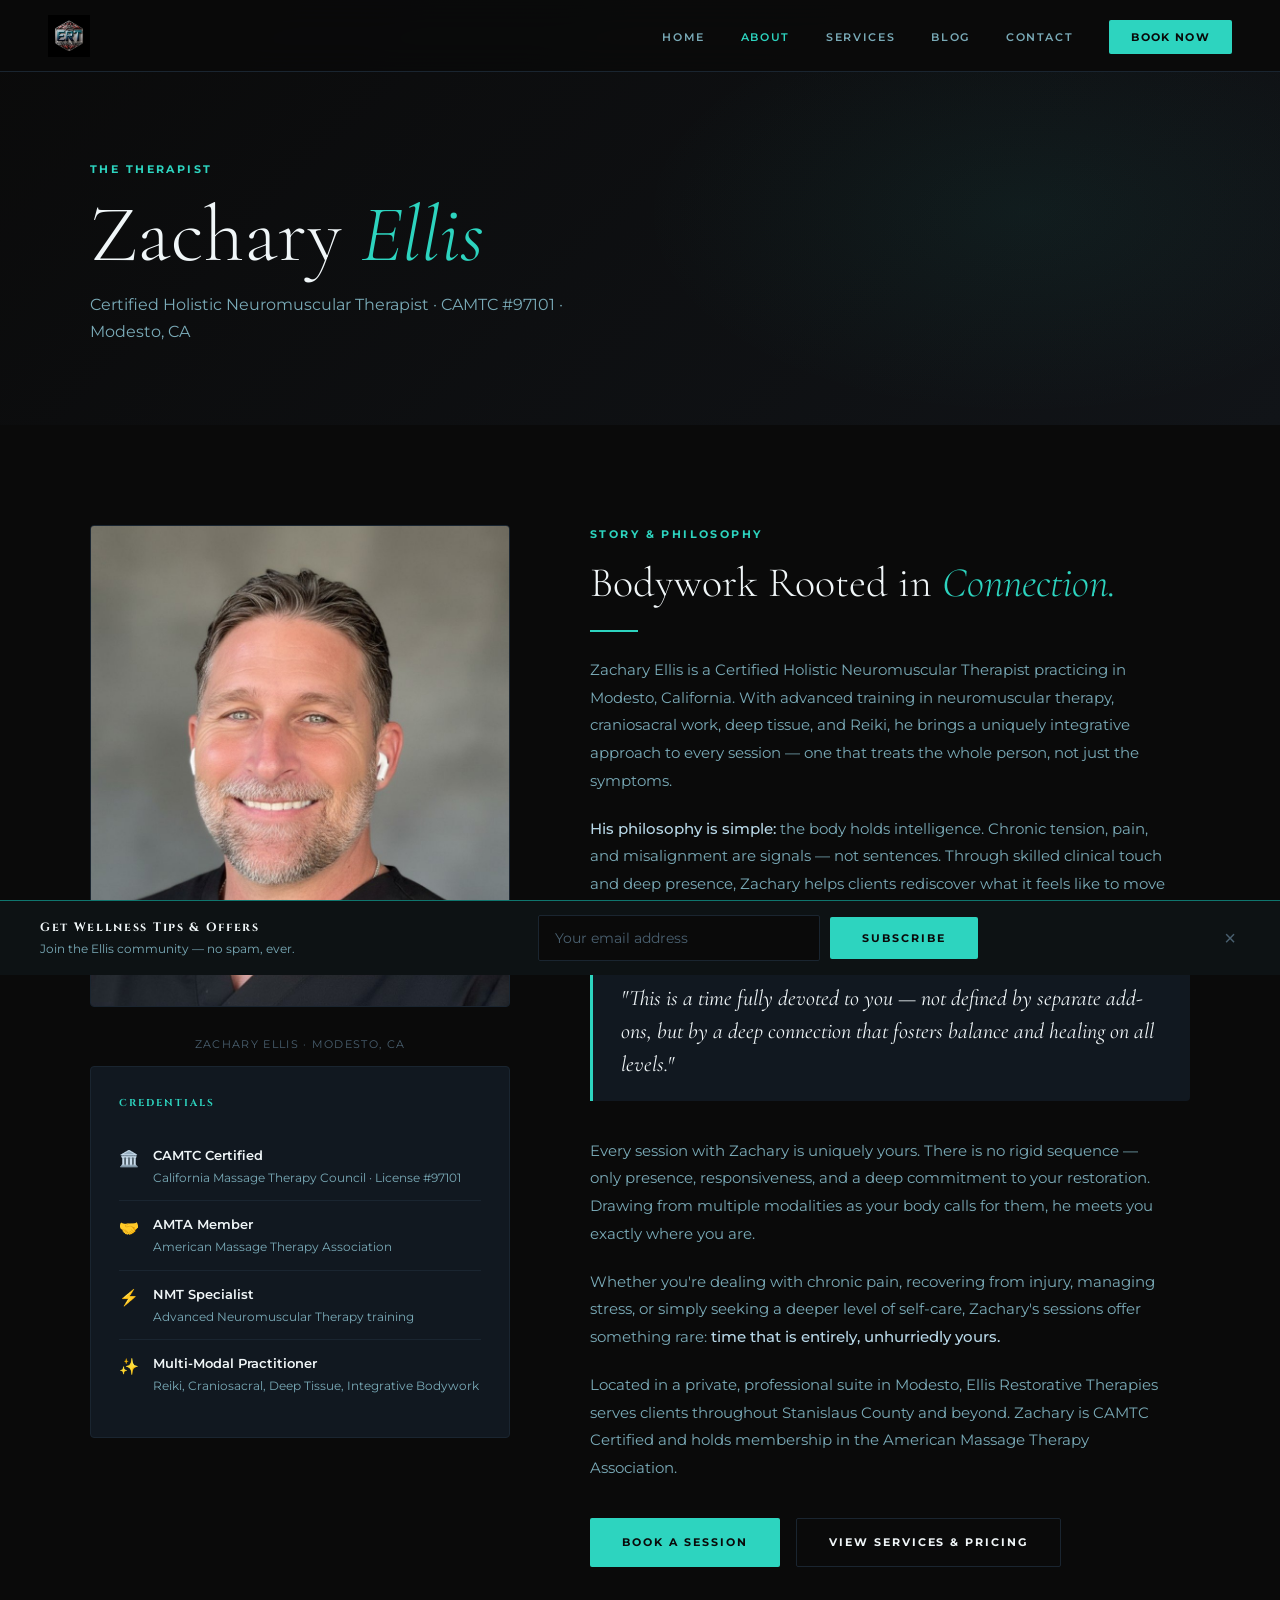
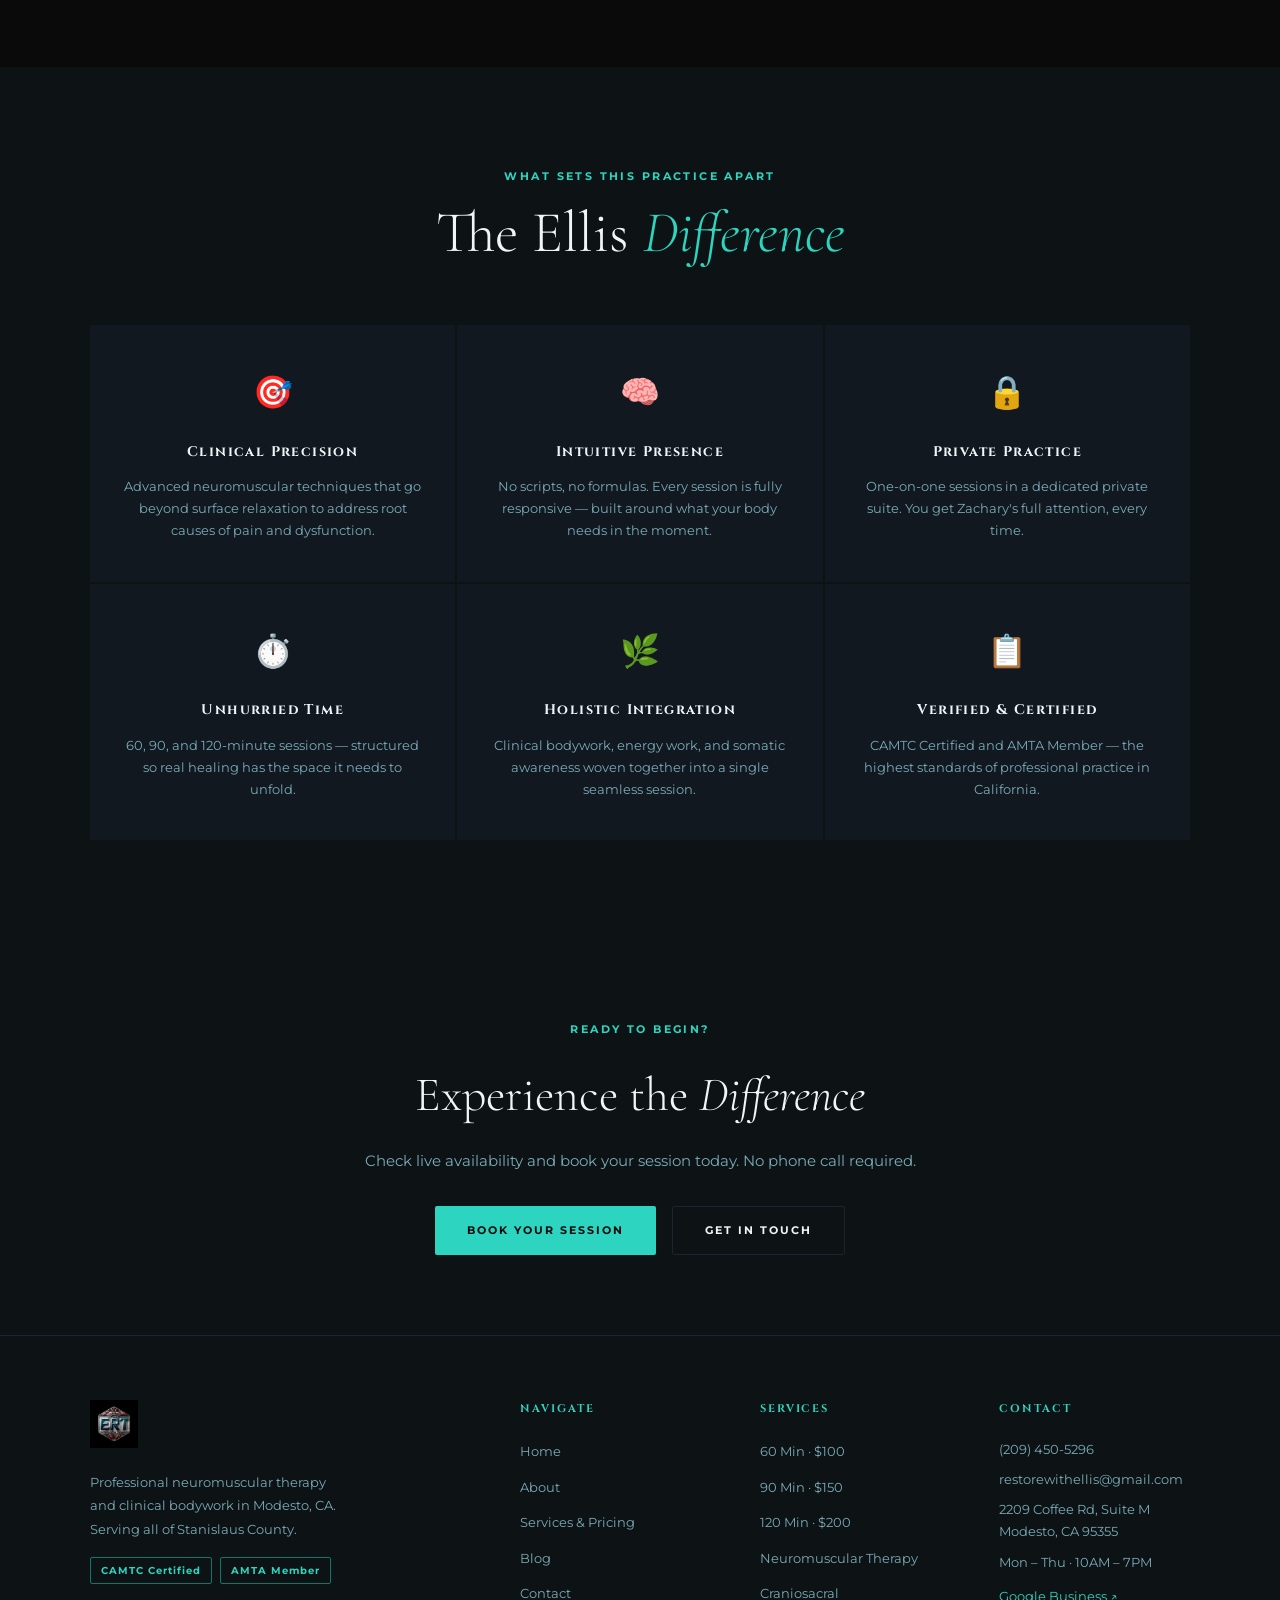
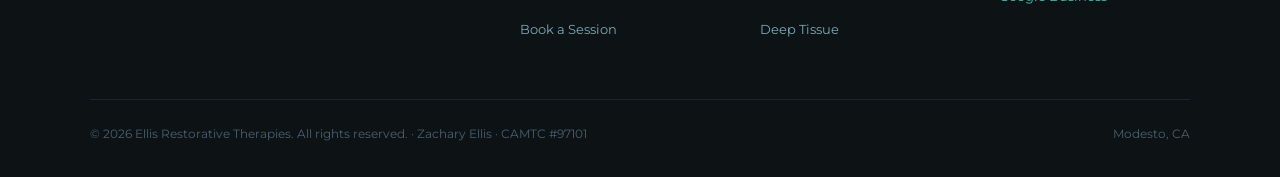
==== about.html @ 72d2a7b4 "booking system + crm update" ====
<!DOCTYPE html>
<html lang="en">
<head>
  <meta charset="UTF-8" />
  <meta name="viewport" content="width=device-width, initial-scale=1.0" />
  <title>About Zachary Ellis | CAMTC Certified Neuromuscular Therapist Modesto CA</title>
  <meta name="description" content="Meet Zachary Ellis — CAMTC Certified holistic neuromuscular therapist in Modesto, CA. Specializing in neuromuscular therapy, craniosacral work, deep tissue massage, and Reiki energy healing." />
  <meta name="keywords" content="Zachary Ellis massage therapist, neuromuscular therapist Modesto CA, CAMTC certified therapist Modesto, holistic massage therapist Modesto California" />
  <meta name="robots" content="index, follow" />
  <meta name="author" content="Zachary Ellis — Ellis Restorative Therapies" />
  <link rel="canonical" href="https://www.restorewithellis.com/about.html" />

  <!-- Open Graph -->
  <meta property="og:type" content="website" />
  <meta property="og:title" content="About Zachary Ellis | CAMTC Certified Neuromuscular Therapist Modesto CA" />
  <meta property="og:description" content="Meet Zachary Ellis — CAMTC Certified holistic neuromuscular therapist in Modesto, CA. Specializing in neuromuscular therapy, craniosacral work, deep tissue massage, and Reiki energy healing." />
  <meta property="og:url" content="https://www.restorewithellis.com/about.html" />
  <meta property="og:image" content="https://www.restorewithellis.com/logo.png" />
  <meta property="og:site_name" content="Ellis Restorative Therapies" />
  <meta property="og:locale" content="en_US" />

  <!-- Twitter Card -->
  <meta name="twitter:card" content="summary_large_image" />
  <meta name="twitter:title" content="About Zachary Ellis | CAMTC Certified Neuromuscular Therapist Modesto CA" />
  <meta name="twitter:description" content="Meet Zachary Ellis — CAMTC Certified holistic neuromuscular therapist in Modesto, CA. Specializing in neuromuscular therapy, craniosacral work, deep tissue massage, and Reiki energy healing." />
  <meta name="twitter:image" content="https://www.restorewithellis.com/logo.png" />

  <!-- Geo tags -->
  <meta name="geo.region" content="US-CA" />
  <meta name="geo.placename" content="Modesto" />
  <meta name="geo.position" content="37.6391;-120.9940" />
  <meta name="ICBM" content="37.6391, -120.9940" />

  <!-- Schema.org Local Business Markup -->
  <script type="application/ld+json">
  {
    "@context": "https://schema.org",
    "@type": "HealthAndBeautyBusiness",
    "name": "Ellis Restorative Therapies",
    "alternateName": "ERT",
    "description": "CAMTC Certified neuromuscular therapy and clinical bodywork in Modesto, CA. Specializing in neuromuscular therapy, craniosacral therapy, deep tissue massage, and Reiki energy work.",
    "url": "https://www.restorewithellis.com",
    "telephone": "(209) 450-5296",
    "email": "restorewithellis@gmail.com",
    "priceRange": "$100-$200",
    "currenciesAccepted": "USD",
    "paymentAccepted": "Cash, Credit Card",
    "image": "https://www.restorewithellis.com/logo.png",
    "logo": "https://www.restorewithellis.com/logo.png",
    "address": {
      "@type": "PostalAddress",
      "streetAddress": "2209 Coffee Rd, Suite M",
      "addressLocality": "Modesto",
      "addressRegion": "CA",
      "postalCode": "95355",
      "addressCountry": "US"
    },
    "geo": {
      "@type": "GeoCoordinates",
      "latitude": 37.6391,
      "longitude": -120.9940
    },
    "openingHoursSpecification": [
      { "@type": "OpeningHoursSpecification", "dayOfWeek": ["Monday","Tuesday","Wednesday","Thursday"], "opens": "10:00", "closes": "19:00" }
    ],
    "hasOfferCatalog": {
      "@type": "OfferCatalog",
      "name": "Massage & Bodywork Services",
      "itemListElement": [
        { "@type": "Offer", "itemOffered": { "@type": "Service", "name": "60 Minute Neuromuscular Therapy Session" }, "price": "100", "priceCurrency": "USD" },
        { "@type": "Offer", "itemOffered": { "@type": "Service", "name": "90 Minute Deep Restorative Session" }, "price": "150", "priceCurrency": "USD" },
        { "@type": "Offer", "itemOffered": { "@type": "Service", "name": "120 Minute Complete Recovery Session" }, "price": "200", "priceCurrency": "USD" }
      ]
    },
    "aggregateRating": {
      "@type": "AggregateRating",
      "ratingValue": "5.0",
      "reviewCount": "7"
    },
    "sameAs": [
      "https://share.google/ljgQMAEz9CWuFBhU1"
    ]
  }
  </script>
  <link rel="stylesheet" href="styles.css" />
  <style>
    .page-hero {
      padding: 160px 48px 80px;
      background: linear-gradient(135deg, #0a0a0a, #111418);
      position: relative;
      overflow: hidden;
    }
    .page-hero::before {
      content: '';
      position: absolute;
      inset: 0;
      background: radial-gradient(ellipse 50% 80% at 80% 50%, rgba(45,212,191,0.06) 0%, transparent 60%);
    }
    .page-hero-inner {
      max-width: 1100px;
      margin: 0 auto;
      position: relative;
    }
    .page-hero h1 {
      font-family: 'Cormorant Garamond', serif;
      font-size: clamp(48px, 7vw, 80px);
      font-weight: 300;
      color: var(--white);
      line-height: 1.0;
      margin-bottom: 16px;
    }
    .page-hero h1 em { font-style: italic; color: var(--gold); }
    .page-hero p {
      color: var(--mid);
      font-size: 16px;
      max-width: 520px;
      line-height: 1.7;
    }

    /* ── BIO SECTION ── */
    .bio-grid {
      display: grid;
      grid-template-columns: 420px 1fr;
      gap: 80px;
      align-items: start;
    }

    .bio-photo-stack {
      position: sticky;
      top: 100px;
    }

    .bio-photo {
      border-radius: 4px;
      overflow: hidden;
      background: var(--card);
      border: 1px solid var(--border);
      margin-bottom: 16px;
    }

    .bio-photo img,
    .bio-photo .photo-placeholder {
      width: 100%;
      height: 480px;
      object-fit: cover;
      display: block;
    }

    .bio-photo-caption {
      font-size: 11px;
      color: var(--muted);
      letter-spacing: 0.12em;
      text-transform: uppercase;
      text-align: center;
      padding: 12px;
    }

    .credentials-card {
      background: var(--card);
      border: 1px solid var(--border);
      border-radius: 4px;
      padding: 28px;
    }

    .credentials-card h4 {
      font-family: 'Cinzel', serif;
      font-size: 10px;
      letter-spacing: 0.2em;
      text-transform: uppercase;
      color: var(--gold);
      margin-bottom: 20px;
    }

    .cred-item {
      display: flex;
      gap: 14px;
      padding: 12px 0;
      border-bottom: 1px solid var(--border);
      align-items: flex-start;
    }
    .cred-item:last-child { border-bottom: none; }

    .cred-icon { font-size: 16px; flex-shrink: 0; margin-top: 1px; }

    .cred-text h5 {
      font-size: 13px;
      font-weight: 600;
      color: var(--white);
      margin-bottom: 2px;
    }

    .cred-text p {
      font-size: 12px;
      color: var(--mid);
    }

    /* ── BIO TEXT ── */
    .bio-text h2 {
      font-family: 'Cormorant Garamond', serif;
      font-size: 42px;
      font-weight: 300;
      color: var(--white);
      margin-bottom: 8px;
      line-height: 1.1;
    }
    .bio-text h2 em { font-style: italic; color: var(--gold); }

    .bio-text p {
      color: var(--mid);
      font-size: 15px;
      line-height: 1.85;
      margin-bottom: 20px;
      max-width: 580px;
    }

    .bio-text p strong {
      color: var(--light);
      font-weight: 500;
    }

    .pull-quote {
      border-left: 3px solid var(--gold);
      padding: 20px 28px;
      margin: 36px 0;
      background: var(--card);
      border-radius: 0 4px 4px 0;
    }

    .pull-quote p {
      font-family: 'Cormorant Garamond', serif;
      font-size: 22px;
      font-style: italic;
      color: var(--white);
      line-height: 1.5;
      margin: 0;
    }

    /* ── VALUES ── */
    .values-grid {
      display: grid;
      grid-template-columns: repeat(3, 1fr);
      gap: 2px;
      margin-top: 60px;
    }

    .value-card {
      background: var(--card);
      padding: 40px 32px;
      text-align: center;
      transition: background 0.3s;
    }

    .value-card:hover { background: #1a2028; }

    .value-icon { font-size: 32px; margin-bottom: 20px; }

    .value-card h3 {
      font-family: 'Cinzel', serif;
      font-size: 14px;
      letter-spacing: 0.1em;
      color: var(--white);
      margin-bottom: 12px;
    }

    .value-card p {
      font-size: 13px;
      color: var(--mid);
      line-height: 1.7;
    }

    /* ── CTA ── */
    .about-cta {
      background: var(--deep);
      padding: 80px 48px;
      text-align: center;
    }

    .about-cta h2 {
      font-family: 'Cormorant Garamond', serif;
      font-size: clamp(30px, 5vw, 48px);
      font-weight: 300;
      color: var(--white);
      margin-bottom: 12px;
    }

    .about-cta p { color: var(--mid); margin-bottom: 32px; }

    @media (max-width: 900px) {
      .page-hero { padding: 120px 24px 60px; }
      .bio-grid { grid-template-columns: 1fr; gap: 40px; }
      .bio-photo-stack { position: static; }
      .values-grid { grid-template-columns: 1fr; }
    }
  </style>
</head>
<body>

<nav>
  <a href="index.html" class="nav-logo">
    <img src="logo.png" alt="Ellis Restorative Therapies" />
  </a>
  <ul class="nav-links">
    <li><a href="index.html">Home</a></li>
    <li><a href="about.html" class="active">About</a></li>
    <li><a href="services.html">Services</a></li>
    <li><a href="blog.html">Blog</a></li>
    <li><a href="contact.html">Contact</a></li>
    <li><a href="book.html" class="nav-book">Book Now</a></li>
  </ul>
  <button class="nav-toggle" aria-label="Toggle menu">
    <span></span><span></span><span></span>
  </button>
</nav>

<!-- PAGE HERO -->
<div class="page-hero">
  <div class="page-hero-inner">
    <div class="section-label">The Therapist</div>
    <h1>Zachary <em>Ellis</em></h1>
    <p>Certified Holistic Neuromuscular Therapist · CAMTC #97101 · Modesto, CA</p>
  </div>
</div>

<!-- BIO -->
<section class="section" style="background:var(--black);">
  <div class="section-inner">
    <div class="bio-grid">

      <div class="bio-photo-stack">
        <div class="bio-photo">
          <img src="zachary.png" alt="Zachary Ellis" style="width:100%;height:480px;object-fit:cover;object-position:center top;display:block;" />
        </div>
        <div class="bio-photo-caption">Zachary Ellis · Modesto, CA</div>

        <div class="credentials-card">
          <h4>Credentials</h4>
          <div class="cred-item">
            <span class="cred-icon">🏛️</span>
            <div class="cred-text">
              <h5>CAMTC Certified</h5>
              <p>California Massage Therapy Council · License #97101</p>
            </div>
          </div>
          <div class="cred-item">
            <span class="cred-icon">🤝</span>
            <div class="cred-text">
              <h5>AMTA Member</h5>
              <p>American Massage Therapy Association</p>
            </div>
          </div>
          <div class="cred-item">
            <span class="cred-icon">⚡</span>
            <div class="cred-text">
              <h5>NMT Specialist</h5>
              <p>Advanced Neuromuscular Therapy training</p>
            </div>
          </div>
          <div class="cred-item">
            <span class="cred-icon">✨</span>
            <div class="cred-text">
              <h5>Multi-Modal Practitioner</h5>
              <p>Reiki, Craniosacral, Deep Tissue, Integrative Bodywork</p>
            </div>
          </div>
        </div>
      </div>

      <div class="bio-text">
        <div class="section-label">Story &amp; Philosophy</div>
        <h2>Bodywork Rooted in <em>Connection.</em></h2>
        <div class="divider"></div>

        <p>
          Zachary Ellis is a Certified Holistic Neuromuscular Therapist practicing in Modesto, California. With advanced training in neuromuscular therapy, craniosacral work, deep tissue, and Reiki, he brings a uniquely integrative approach to every session — one that treats the whole person, not just the symptoms.
        </p>

        <p>
          <strong>His philosophy is simple:</strong> the body holds intelligence. Chronic tension, pain, and misalignment are signals — not sentences. Through skilled clinical touch and deep presence, Zachary helps clients rediscover what it feels like to move freely, rest deeply, and inhabit their bodies with ease.
        </p>

        <div class="pull-quote">
          <p>"This is a time fully devoted to you — not defined by separate add-ons, but by a deep connection that fosters balance and healing on all levels."</p>
        </div>

        <p>
          Every session with Zachary is uniquely yours. There is no rigid sequence — only presence, responsiveness, and a deep commitment to your restoration. Drawing from multiple modalities as your body calls for them, he meets you exactly where you are.
        </p>

        <p>
          Whether you're dealing with chronic pain, recovering from injury, managing stress, or simply seeking a deeper level of self-care, Zachary's sessions offer something rare: <strong>time that is entirely, unhurriedly yours.</strong>
        </p>

        <p>
          Located in a private, professional suite in Modesto, Ellis Restorative Therapies serves clients throughout Stanislaus County and beyond. Zachary is CAMTC Certified and holds membership in the American Massage Therapy Association.
        </p>

        <div style="display:flex;gap:16px;flex-wrap:wrap;margin-top:36px;">
          <a href="book.html" class="btn btn-gold">Book a Session</a>
          <a href="services.html" class="btn btn-outline">View Services & Pricing</a>
        </div>
      </div>
    </div>
  </div>
</section>

<!-- VALUES -->
<section class="section" style="background:var(--deep);">
  <div class="section-inner">
    <div style="text-align:center;margin-bottom:0;">
      <div class="section-label" style="justify-content:center;display:flex;">What Sets This Practice Apart</div>
      <h2 class="section-title" style="text-align:center;">The Ellis <em>Difference</em></h2>
    </div>
    <div class="values-grid">
      <div class="value-card">
        <div class="value-icon">🎯</div>
        <h3>Clinical Precision</h3>
        <p>Advanced neuromuscular techniques that go beyond surface relaxation to address root causes of pain and dysfunction.</p>
      </div>
      <div class="value-card">
        <div class="value-icon">🧠</div>
        <h3>Intuitive Presence</h3>
        <p>No scripts, no formulas. Every session is fully responsive — built around what your body needs in the moment.</p>
      </div>
      <div class="value-card">
        <div class="value-icon">🔒</div>
        <h3>Private Practice</h3>
        <p>One-on-one sessions in a dedicated private suite. You get Zachary's full attention, every time.</p>
      </div>
      <div class="value-card">
        <div class="value-icon">⏱️</div>
        <h3>Unhurried Time</h3>
        <p>60, 90, and 120-minute sessions — structured so real healing has the space it needs to unfold.</p>
      </div>
      <div class="value-card">
        <div class="value-icon">🌿</div>
        <h3>Holistic Integration</h3>
        <p>Clinical bodywork, energy work, and somatic awareness woven together into a single seamless session.</p>
      </div>
      <div class="value-card">
        <div class="value-icon">📋</div>
        <h3>Verified & Certified</h3>
        <p>CAMTC Certified and AMTA Member — the highest standards of professional practice in California.</p>
      </div>
    </div>
  </div>
</section>

<!-- ABOUT CTA -->
<div class="about-cta">
  <div class="section-label" style="justify-content:center;display:flex;margin-bottom:16px;">Ready to Begin?</div>
  <h2>Experience the <em>Difference</em></h2>
  <p>Check live availability and book your session today. No phone call required.</p>
  <div style="display:flex;gap:16px;justify-content:center;flex-wrap:wrap;">
    <a href="book.html" class="btn btn-gold">Book Your Session</a>
    <a href="contact.html" class="btn btn-outline">Get in Touch</a>
  </div>
</div>

<!-- FOOTER -->
<footer>
  <div class="footer-grid">
    <div class="footer-brand">
      <img src="logo.png" alt="Ellis Restorative Therapies" />
      <p>Professional neuromuscular therapy and clinical bodywork in Modesto, CA. Serving all of Stanislaus County.</p>
      <div class="footer-cert" style="margin-top:16px;gap:8px;flex-wrap:wrap;">
        <span class="footer-cert-badge">CAMTC Certified</span>
        <span class="footer-cert-badge">AMTA Member</span>
      </div>
    </div>
    <div>
      <h4>Navigate</h4>
      <ul>
        <li><a href="index.html">Home</a></li>
        <li><a href="about.html">About</a></li>
        <li><a href="services.html">Services & Pricing</a></li>
        <li><a href="blog.html">Blog</a></li>
        <li><a href="contact.html">Contact</a></li>
        <li><a href="book.html">Book a Session</a></li>
      </ul>
    </div>
    <div>
      <h4>Services</h4>
      <ul>
        <li><a href="services.html">60 Min · $100</a></li>
        <li><a href="services.html">90 Min · $150</a></li>
        <li><a href="services.html">120 Min · $200</a></li>
        <li><a href="services.html">Neuromuscular Therapy</a></li>
        <li><a href="services.html">Craniosacral</a></li>
        <li><a href="services.html">Deep Tissue</a></li>
      </ul>
    </div>
    <div class="footer-contact">
      <h4>Contact</h4>
      <p><a href="tel:2094505296">(209) 450-5296</a></p>
      <p><a href="mailto:restorewithellis@gmail.com">restorewithellis@gmail.com</a></p>
      <p>2209 Coffee Rd, Suite M<br>Modesto, CA 95355</p>
      <p style="margin-top:8px;">Mon – Thu · 10AM – 7PM</p>
      <p style="margin-top:12px;"><a href="https://share.google/ljgQMAEz9CWuFBhU1" target="_blank" rel="noopener" style="color:var(--gold);">Google Business ↗</a></p>
    </div>
  </div>
  <div class="footer-bottom">
    <span>© 2026 Ellis Restorative Therapies. All rights reserved. · Zachary Ellis · CAMTC #97101</span>
    <span>Modesto, CA</span>
  </div>
</footer>

<!-- ── EMAIL CAPTURE: FOOTER BAR ── -->
<div class="ec-bar" id="ec-bar">
  <div class="ec-bar-text">
    <h4>Get Wellness Tips &amp; Offers</h4>
    <p>Join the Ellis community — no spam, ever.</p>
  </div>
  <div class="ec-bar-form">
    <input type="email" id="ec-bar-email" class="ec-input" placeholder="Your email address" />
    <button id="ec-bar-btn" class="btn btn-gold" onclick="submitBar()">Subscribe</button>
  </div>
  <button class="ec-bar-close" onclick="closeBar()" aria-label="Close">×</button>
</div>

<!-- ── EMAIL CAPTURE: POPUP ── -->
<div class="ec-overlay" id="ec-overlay">
  <div class="ec-popup" role="dialog" aria-modal="true">
    <button class="ec-popup-close" onclick="closePopup()" aria-label="Close">×</button>
    <div id="ec-popup-form">
      <div class="ec-popup-label">Exclusive Access</div>
      <h2 class="ec-popup-title">Restore &amp; <em>Reconnect</em></h2>
      <p class="ec-popup-body">Therapeutic insights, self-care tips, and first access to special offers — from Zachary's practice to your inbox.</p>
      <div class="ec-input-row">
        <input type="email" id="ec-popup-email" class="ec-input" placeholder="Your email address" />
        <button class="btn btn-gold" onclick="submitPopup()">Subscribe</button>
      </div>
      <p class="ec-fine">No spam. Unsubscribe anytime.</p>
    </div>
    <div class="ec-success" id="ec-popup-success">
      <div class="ec-success-icon">✅</div>
      <h3>You're in!</h3>
      <p>Welcome to the Ellis community. Talk soon.</p>
    </div>
  </div>
</div>

<script src="nav.js"></script>
<script src="email-capture.js"></script>
</body>
</html>
---- styles.css ----
@import url('https://fonts.googleapis.com/css2?family=Cormorant+Garamond:ital,wght@0,300;0,400;0,600;1,300;1,400&family=Montserrat:wght@300;400;500;600;700&family=Cinzel:wght@400;600&display=swap');

:root {
  --black: #0a0a0a;
  --deep: #0d1214;
  --card: #111820;
  --border: #1a2530;
  --steel: #1e3040;
  --muted: #4a6070;
  --mid: #7aabb8;
  --light: #b8d8e8;
  --white: #f0f6f8;
  --cream: #eef5f7;
  --gold: #2dd4bf;
  --gold-light: #5eead4;
  --gold-dim: #0f766e;
  --teal: #2dd4bf;
  --teal-dim: #0f766e;
  --red: #e53e3e;
}

*, *::before, *::after { box-sizing: border-box; margin: 0; padding: 0; }

html { scroll-behavior: smooth; }

body {
  font-family: 'Montserrat', sans-serif;
  background: var(--black);
  color: var(--white);
  font-size: 15px;
  line-height: 1.7;
  overflow-x: hidden;
}

/* ── NAV ── */
nav {
  position: fixed;
  top: 0; left: 0; right: 0;
  z-index: 100;
  display: flex;
  align-items: center;
  justify-content: space-between;
  padding: 0 48px;
  height: 72px;
  background: rgba(10,10,10,0.92);
  backdrop-filter: blur(16px);
  border-bottom: 1px solid var(--border);
}

.nav-logo {
  display: flex;
  align-items: center;
  gap: 12px;
  text-decoration: none;
}

.nav-logo img {
  height: 42px;
  width: auto;
}

.nav-links {
  display: flex;
  align-items: center;
  gap: 36px;
  list-style: none;
}

.nav-links a {
  text-decoration: none;
  color: var(--mid);
  font-size: 11px;
  font-weight: 600;
  letter-spacing: 0.15em;
  text-transform: uppercase;
  transition: color 0.2s;
}

.nav-links a:hover { color: var(--gold); }
.nav-links a.active { color: var(--gold); }

.nav-book {
  background: var(--gold);
  color: var(--black) !important;
  padding: 10px 22px;
  border-radius: 2px;
  font-weight: 700 !important;
  letter-spacing: 0.12em !important;
  transition: background 0.2s !important;
}
.nav-book:hover { background: var(--gold-light) !important; color: var(--black) !important; }

/* hamburger */
.nav-toggle {
  display: none;
  flex-direction: column;
  gap: 5px;
  cursor: pointer;
  background: none;
  border: none;
  padding: 4px;
}
.nav-toggle span {
  display: block;
  width: 24px;
  height: 2px;
  background: var(--white);
  transition: all 0.3s;
}

/* ── FOOTER ── */
footer {
  background: var(--deep);
  border-top: 1px solid var(--border);
  padding: 64px 48px 32px;
}

.footer-grid {
  display: grid;
  grid-template-columns: 2fr 1fr 1fr 1fr;
  gap: 48px;
  max-width: 1100px;
  margin: 0 auto 48px;
}

.footer-brand img { height: 48px; margin-bottom: 16px; }

.footer-brand p {
  color: var(--mid);
  font-size: 13px;
  line-height: 1.8;
  max-width: 260px;
}

.footer-cert {
  display: flex;
  align-items: center;
  gap: 8px;
  margin-top: 16px;
}

.footer-cert-badge {
  font-size: 10px;
  font-weight: 700;
  letter-spacing: 0.1em;
  color: var(--gold);
  border: 1px solid var(--gold-dim);
  padding: 4px 10px;
  border-radius: 2px;
}

footer h4 {
  font-family: 'Cinzel', serif;
  font-size: 11px;
  letter-spacing: 0.18em;
  color: var(--gold);
  text-transform: uppercase;
  margin-bottom: 20px;
}

footer ul { list-style: none; }
footer ul li { margin-bottom: 10px; }
footer ul li a {
  color: var(--mid);
  text-decoration: none;
  font-size: 13px;
  transition: color 0.2s;
}
footer ul li a:hover { color: var(--white); }

.footer-contact p {
  color: var(--mid);
  font-size: 13px;
  margin-bottom: 8px;
}
.footer-contact a {
  color: var(--mid);
  text-decoration: none;
  transition: color 0.2s;
}
.footer-contact a:hover { color: var(--gold); }

.footer-bottom {
  max-width: 1100px;
  margin: 0 auto;
  padding-top: 24px;
  border-top: 1px solid var(--border);
  display: flex;
  justify-content: space-between;
  align-items: center;
  font-size: 12px;
  color: var(--muted);
}

/* ── SECTION UTILITIES ── */
.section { padding: 100px 48px; }
.section-inner { max-width: 1100px; margin: 0 auto; }

.section-label {
  font-size: 11px;
  font-weight: 700;
  letter-spacing: 0.22em;
  text-transform: uppercase;
  color: var(--gold);
  margin-bottom: 16px;
}

.section-title {
  font-family: 'Cormorant Garamond', serif;
  font-size: clamp(36px, 5vw, 58px);
  font-weight: 300;
  line-height: 1.1;
  color: var(--white);
  margin-bottom: 24px;
}

.section-title em {
  font-style: italic;
  color: var(--gold);
}

.section-body {
  color: var(--mid);
  font-size: 15px;
  line-height: 1.8;
  max-width: 600px;
}

.divider {
  width: 48px;
  height: 2px;
  background: var(--gold);
  margin: 24px 0;
}

/* ── BUTTONS ── */
.btn {
  display: inline-flex;
  align-items: center;
  gap: 10px;
  padding: 14px 32px;
  font-family: 'Montserrat', sans-serif;
  font-size: 11px;
  font-weight: 700;
  letter-spacing: 0.18em;
  text-transform: uppercase;
  text-decoration: none;
  border-radius: 2px;
  transition: all 0.25s;
  cursor: pointer;
  border: none;
}

.btn-gold {
  background: var(--gold);
  color: var(--black);
}
.btn-gold:hover {
  background: var(--gold-light);
  transform: translateY(-1px);
}

.btn-outline {
  background: transparent;
  color: var(--white);
  border: 1px solid var(--border);
}
.btn-outline:hover {
  border-color: var(--gold);
  color: var(--gold);
  transform: translateY(-1px);
}

/* ── PHOTO PLACEHOLDER ── */
.photo-placeholder {
  background: var(--card);
  border: 1px dashed var(--steel);
  border-radius: 4px;
  display: flex;
  flex-direction: column;
  align-items: center;
  justify-content: center;
  gap: 12px;
  color: var(--muted);
  font-size: 12px;
  font-weight: 600;
  letter-spacing: 0.1em;
  text-transform: uppercase;
}

.photo-placeholder::before {
  content: '📷';
  font-size: 28px;
  filter: grayscale(1) opacity(0.4);
}

/* ── CARDS ── */
.card {
  background: var(--card);
  border: 1px solid var(--border);
  border-radius: 4px;
  padding: 36px;
  transition: border-color 0.3s, transform 0.3s;
}
.card:hover {
  border-color: var(--gold-dim);
  transform: translateY(-3px);
}

/* ── STAR RATING ── */
.stars { color: var(--gold); font-size: 14px; letter-spacing: 2px; }

/* ── EMAIL CAPTURE POPUP ── */
.ec-overlay {
  position: fixed;
  inset: 0;
  background: rgba(0,0,0,0.7);
  backdrop-filter: blur(6px);
  z-index: 500;
  display: flex;
  align-items: center;
  justify-content: center;
  padding: 24px;
  opacity: 0;
  pointer-events: none;
  transition: opacity 0.4s;
}

.ec-overlay.open {
  opacity: 1;
  pointer-events: all;
}

.ec-popup {
  background: var(--deep);
  border: 1px solid var(--gold-dim);
  border-radius: 6px;
  max-width: 520px;
  width: 100%;
  padding: 52px 48px 44px;
  position: relative;
  transform: translateY(20px);
  transition: transform 0.4s;
}

.ec-overlay.open .ec-popup {
  transform: translateY(0);
}

.ec-popup-close {
  position: absolute;
  top: 16px; right: 20px;
  background: none;
  border: none;
  color: var(--muted);
  font-size: 22px;
  cursor: pointer;
  line-height: 1;
  transition: color 0.2s;
  padding: 4px;
}

.ec-popup-close:hover { color: var(--white); }

.ec-popup-label {
  font-size: 10px;
  font-weight: 700;
  letter-spacing: 0.25em;
  text-transform: uppercase;
  color: var(--gold);
  margin-bottom: 12px;
}

.ec-popup-title {
  font-family: 'Cormorant Garamond', serif;
  font-size: 34px;
  font-weight: 300;
  color: var(--white);
  line-height: 1.1;
  margin-bottom: 12px;
}

.ec-popup-title em { font-style: italic; color: var(--gold); }

.ec-popup-body {
  font-size: 14px;
  color: var(--mid);
  line-height: 1.7;
  margin-bottom: 28px;
}

.ec-input-row {
  display: flex;
  gap: 10px;
}

.ec-input {
  flex: 1;
  background: var(--black);
  border: 1px solid var(--border);
  color: var(--white);
  font-family: 'Montserrat', sans-serif;
  font-size: 14px;
  padding: 13px 16px;
  border-radius: 2px;
  outline: none;
  transition: border-color 0.2s;
}

.ec-input:focus { border-color: var(--gold); }
.ec-input::placeholder { color: var(--muted); }

.ec-fine {
  font-size: 11px;
  color: var(--muted);
  margin-top: 12px;
  text-align: center;
}

.ec-success {
  display: none;
  text-align: center;
  padding: 16px 0;
}

.ec-success.show { display: block; }
.ec-success-icon { font-size: 40px; margin-bottom: 12px; }
.ec-success h3 {
  font-family: 'Cormorant Garamond', serif;
  font-size: 28px;
  font-weight: 300;
  color: var(--white);
  margin-bottom: 8px;
}
.ec-success p { font-size: 13px; color: var(--mid); }

/* ── EMAIL CAPTURE FOOTER BAR ── */
.ec-bar {
  position: fixed;
  bottom: 0; left: 0; right: 0;
  z-index: 400;
  background: var(--deep);
  border-top: 1px solid var(--gold-dim);
  padding: 14px 40px;
  display: flex;
  align-items: center;
  justify-content: space-between;
  gap: 24px;
  transform: translateY(100%);
  transition: transform 0.5s cubic-bezier(0.16,1,0.3,1);
}

.ec-bar.open { transform: translateY(0); }

.ec-bar-text h4 {
  font-family: 'Cinzel', serif;
  font-size: 12px;
  letter-spacing: 0.14em;
  color: var(--white);
  margin-bottom: 2px;
}

.ec-bar-text p {
  font-size: 12px;
  color: var(--mid);
}

.ec-bar-form {
  display: flex;
  gap: 10px;
  align-items: center;
  flex: 1;
  max-width: 440px;
}

.ec-bar-close {
  background: none;
  border: none;
  color: var(--muted);
  font-size: 20px;
  cursor: pointer;
  padding: 4px;
  transition: color 0.2s;
  flex-shrink: 0;
}

.ec-bar-close:hover { color: var(--white); }

/* ── EMAIL CAPTURE HOMEPAGE SECTION ── */
.ec-section {
  background: linear-gradient(135deg, #0d1210, #0f1318);
  border-top: 1px solid var(--border);
  border-bottom: 1px solid var(--border);
  padding: 80px 48px;
  position: relative;
  overflow: hidden;
}

.ec-section::before {
  content: '';
  position: absolute;
  inset: 0;
  background: radial-gradient(ellipse 70% 100% at 50% 50%, rgba(201,168,76,0.05) 0%, transparent 70%);
}

.ec-section-inner {
  max-width: 680px;
  margin: 0 auto;
  text-align: center;
  position: relative;
}

.ec-section-inner .section-label {
  justify-content: center;
  display: flex;
  margin-bottom: 16px;
}

.ec-section-title {
  font-family: 'Cormorant Garamond', serif;
  font-size: clamp(32px, 5vw, 52px);
  font-weight: 300;
  color: var(--white);
  margin-bottom: 16px;
  line-height: 1.1;
}

.ec-section-title em { font-style: italic; color: var(--gold); }

.ec-section-body {
  font-size: 15px;
  color: var(--mid);
  line-height: 1.75;
  margin-bottom: 36px;
  max-width: 520px;
  margin-left: auto;
  margin-right: auto;
}

.ec-section-form {
  display: flex;
  gap: 12px;
  justify-content: center;
  flex-wrap: wrap;
}

.ec-section-form .ec-input {
  max-width: 320px;
}

.ec-section-fine {
  font-size: 11px;
  color: var(--muted);
  margin-top: 14px;
}

.ec-section-success {
  display: none;
  text-align: center;
}

.ec-section-success.show { display: block; }

.ec-section-success .ec-success-icon { font-size: 36px; margin-bottom: 10px; }

.ec-section-success h3 {
  font-family: 'Cormorant Garamond', serif;
  font-size: 28px;
  font-weight: 300;
  color: var(--white);
  margin-bottom: 6px;
}

.ec-section-success p { font-size: 14px; color: var(--mid); }

@media (max-width: 700px) {
  .ec-popup { padding: 40px 28px 36px; }
  .ec-input-row { flex-direction: column; }
  .ec-bar { flex-direction: column; align-items: flex-start; padding: 16px 24px; gap: 12px; }
  .ec-bar-form { width: 100%; max-width: 100%; }
  .ec-section { padding: 60px 24px; }
}

/* ── RESPONSIVE ── */
@media (max-width: 900px) {
  nav { padding: 0 24px; }
  .nav-links { display: none; flex-direction: column; position: fixed; top: 72px; left: 0; right: 0; background: var(--deep); padding: 32px 24px; gap: 24px; border-bottom: 1px solid var(--border); }
  .nav-links.open { display: flex; }
  .nav-toggle { display: flex; }
  .section { padding: 72px 24px; }
  footer { padding: 48px 24px 24px; }
  .footer-grid { grid-template-columns: 1fr 1fr; gap: 32px; }
  .footer-bottom { flex-direction: column; gap: 8px; text-align: center; }
}

@media (max-width: 600px) {
  .footer-grid { grid-template-columns: 1fr; }
}
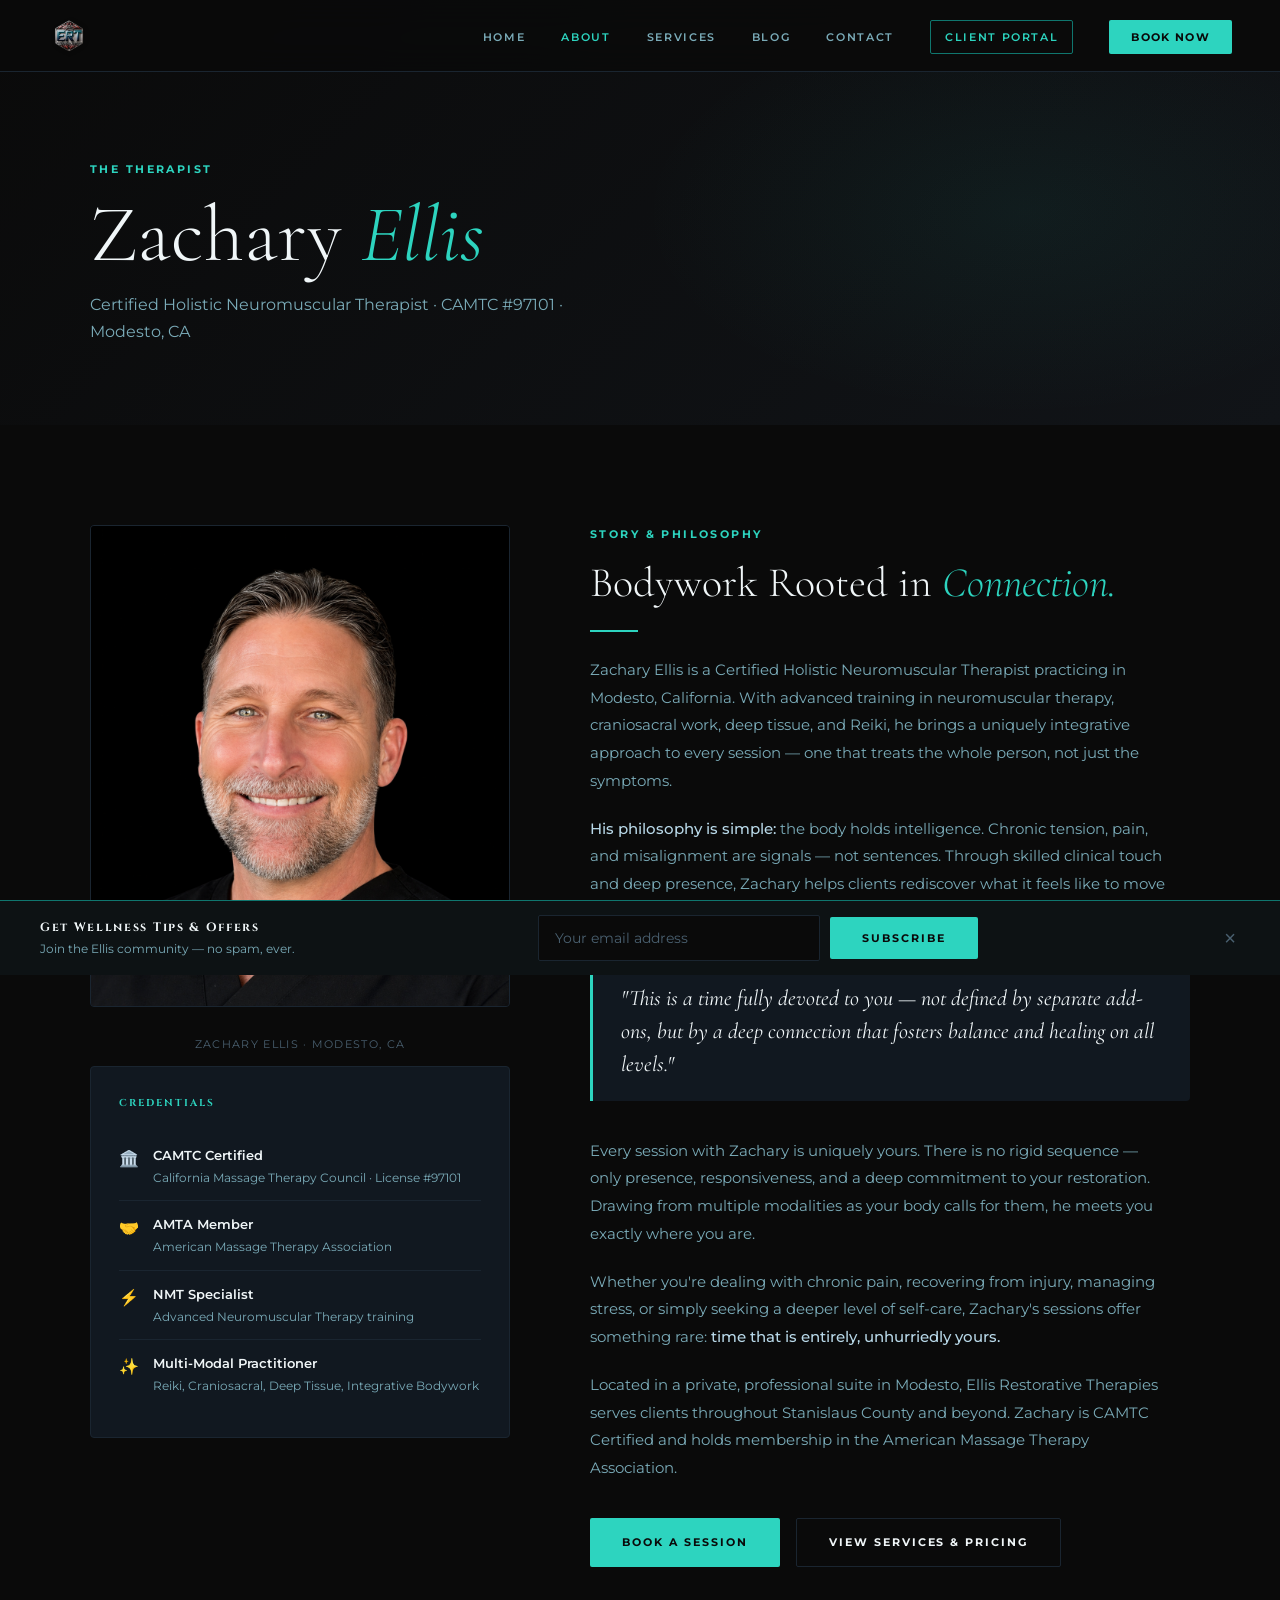
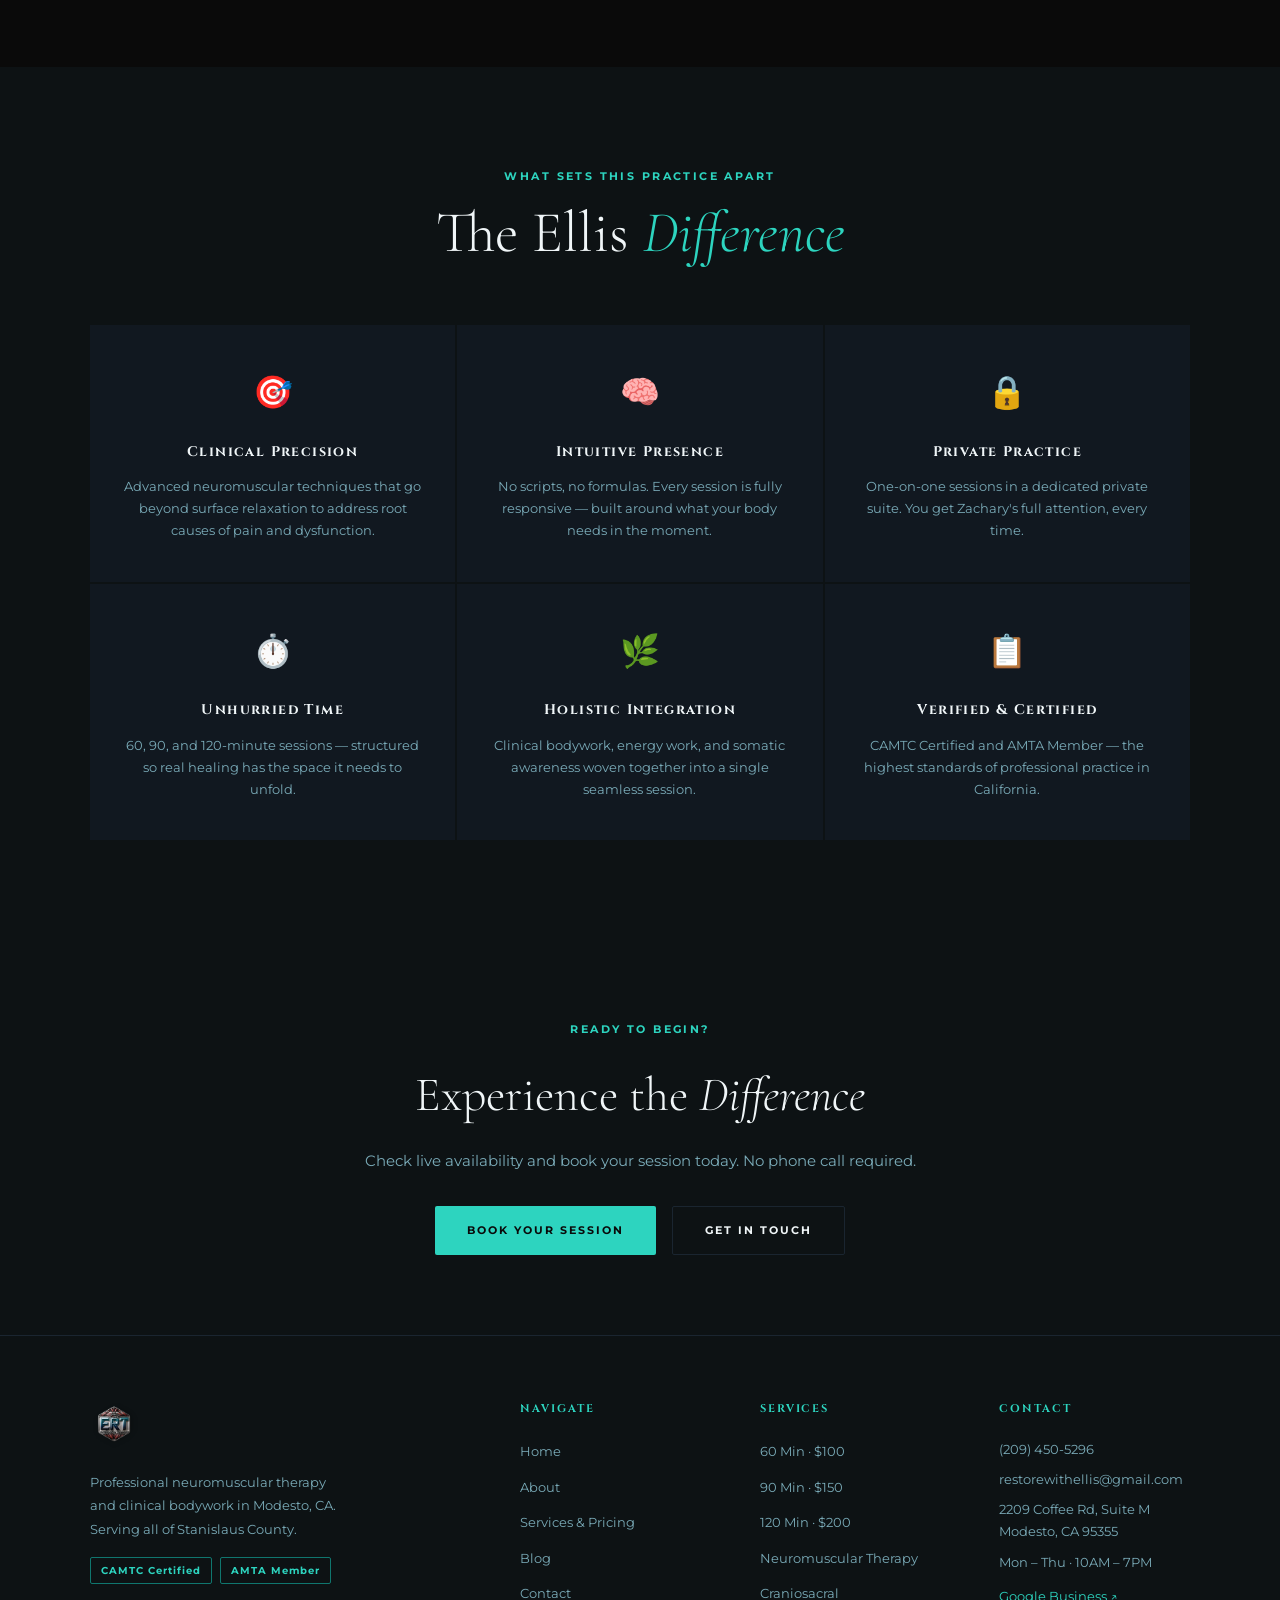
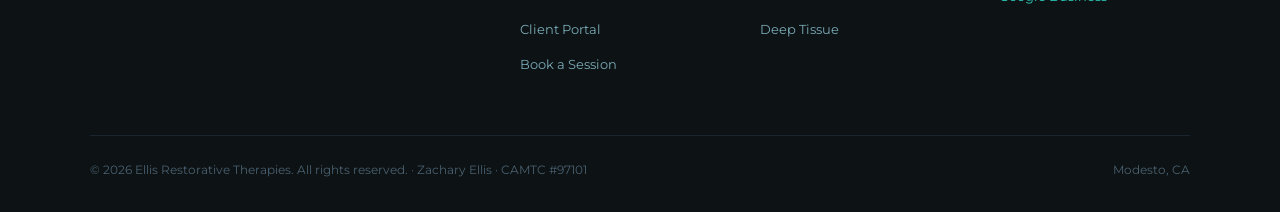
==== commit f7a110b8: "Add client portal entry points" ====
--- a/about.html
+++ b/about.html
@@ -305,6 +305,7 @@
     <li><a href="services.html">Services</a></li>
     <li><a href="blog.html">Blog</a></li>
     <li><a href="contact.html">Contact</a></li>
+    <li><a href="https://client.restorewithelis.com" class="nav-portal">Client Portal</a></li>
     <li><a href="book.html" class="nav-book">Book Now</a></li>
   </ul>
   <button class="nav-toggle" aria-label="Toggle menu">
@@ -475,6 +476,7 @@
         <li><a href="services.html">Services & Pricing</a></li>
         <li><a href="blog.html">Blog</a></li>
         <li><a href="contact.html">Contact</a></li>
+        <li><a href="https://client.restorewithelis.com">Client Portal</a></li>
         <li><a href="book.html">Book a Session</a></li>
       </ul>
     </div>
--- a/styles.css
+++ b/styles.css
@@ -90,6 +90,15 @@
 }
 .nav-book:hover { background: var(--gold-light) !important; color: var(--black) !important; }
 
+.nav-portal {
+  border: 1px solid var(--gold-dim);
+  color: var(--gold) !important;
+  padding: 9px 14px;
+  border-radius: 2px;
+  white-space: nowrap;
+}
+.nav-portal:hover { border-color: var(--gold); background: rgba(45, 212, 191, 0.08); }
+
 /* hamburger */
 .nav-toggle {
   display: none;
@@ -586,6 +595,7 @@
   nav { padding: 0 24px; }
   .nav-links { display: none; flex-direction: column; position: fixed; top: 72px; left: 0; right: 0; background: var(--deep); padding: 32px 24px; gap: 24px; border-bottom: 1px solid var(--border); }
   .nav-links.open { display: flex; }
+  .nav-portal { padding: 10px 14px; }
   .nav-toggle { display: flex; }
   .section { padding: 72px 24px; }
   footer { padding: 48px 24px 24px; }
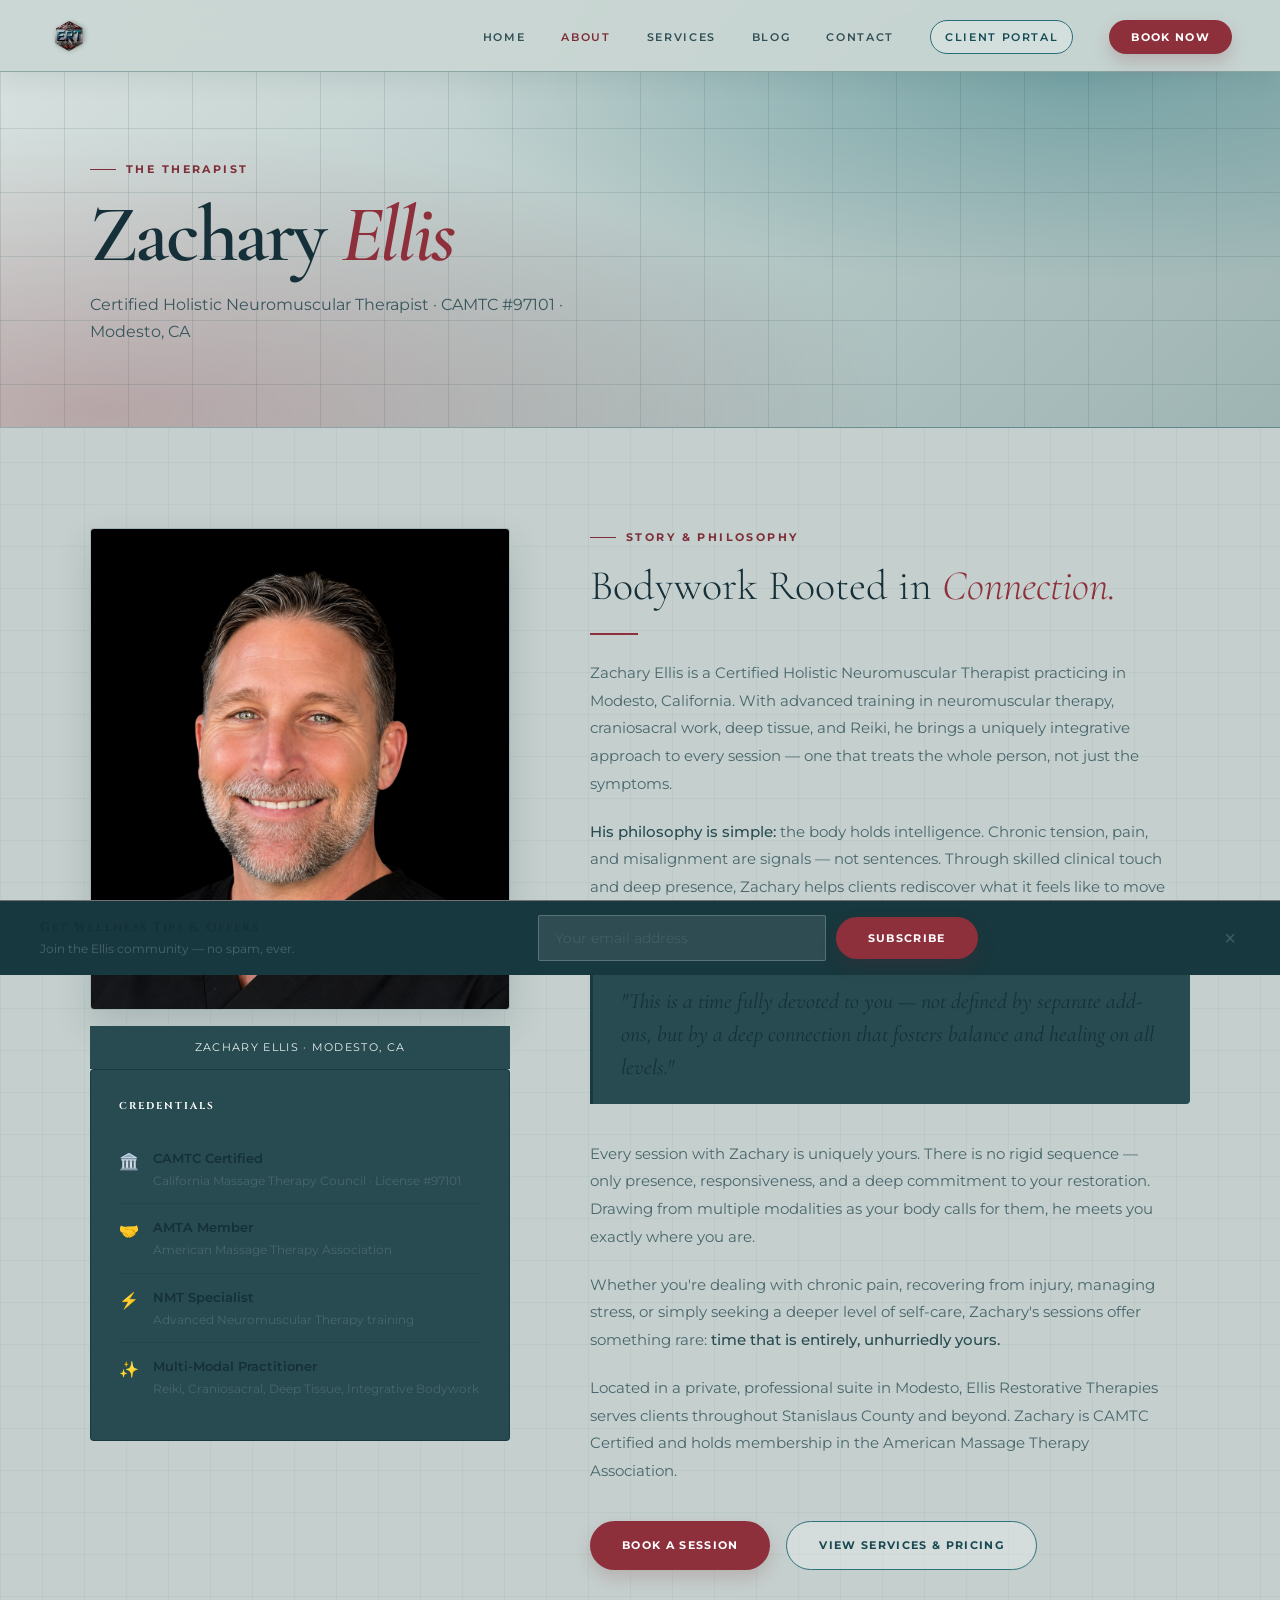
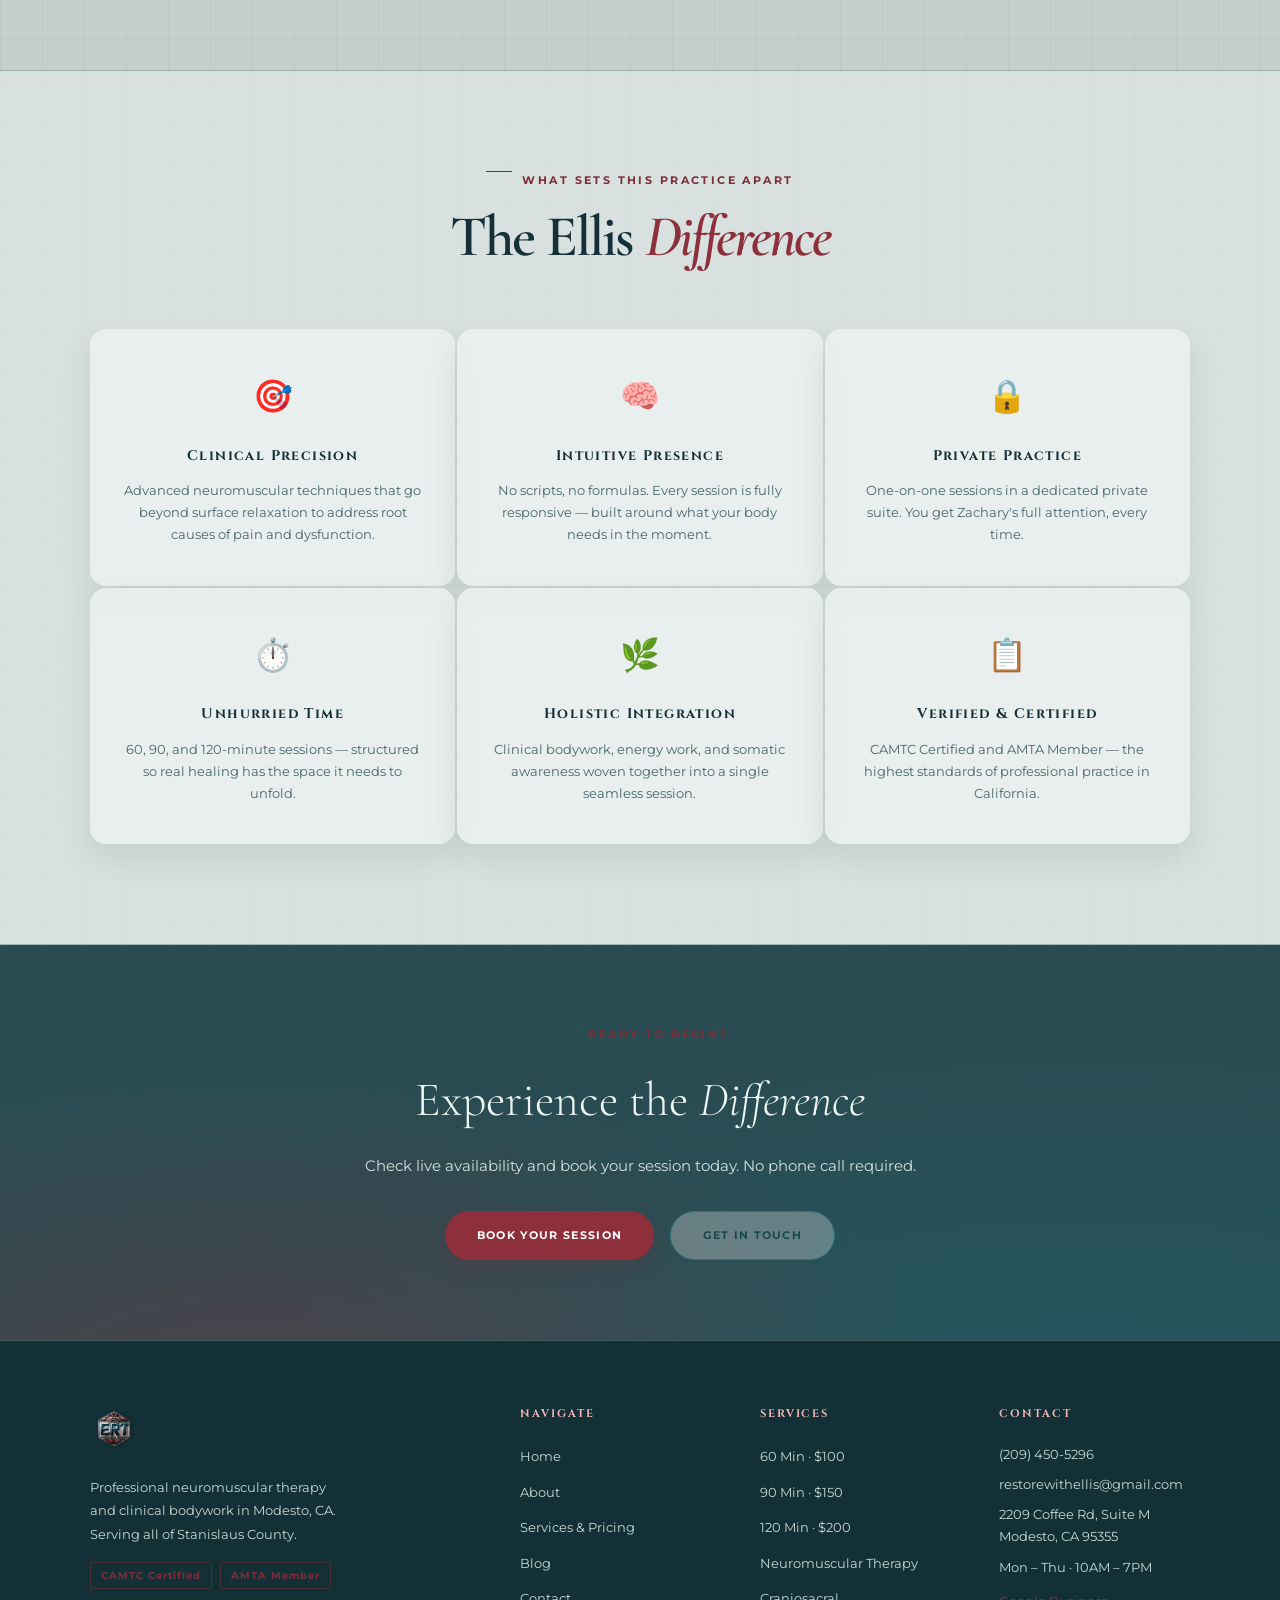
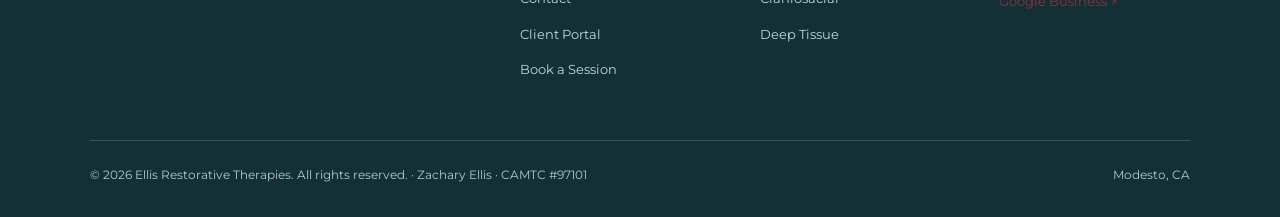
==== commit 2563414c: "Extend ERT visual system across informational pages" ====
--- a/about.html
+++ b/about.html
@@ -3,17 +3,17 @@
 <head>
   <meta charset="UTF-8" />
   <meta name="viewport" content="width=device-width, initial-scale=1.0" />
-  <title>About Zachary Ellis | CAMTC Certified Neuromuscular Therapist Modesto CA</title>
-  <meta name="description" content="Meet Zachary Ellis — CAMTC Certified holistic neuromuscular therapist in Modesto, CA. Specializing in neuromuscular therapy, craniosacral work, deep tissue massage, and Reiki energy healing." />
-  <meta name="keywords" content="Zachary Ellis massage therapist, neuromuscular therapist Modesto CA, CAMTC certified therapist Modesto, holistic massage therapist Modesto California" />
+  <title>About Zachary Ellis | Therapeutic Massage in Modesto, CA</title>
+  <meta name="description" content="Meet Zachary Ellis, CAMTC #97101, and learn about the therapist-first care approach at Ellis Restorative Therapies in Modesto, CA." />
+  <meta name="keywords" content="Zachary Ellis massage therapist, therapeutic massage Modesto CA, neuromuscular massage Modesto, CAMTC #97101" />
   <meta name="robots" content="index, follow" />
   <meta name="author" content="Zachary Ellis — Ellis Restorative Therapies" />
   <link rel="canonical" href="https://www.restorewithellis.com/about.html" />
 
   <!-- Open Graph -->
   <meta property="og:type" content="website" />
-  <meta property="og:title" content="About Zachary Ellis | CAMTC Certified Neuromuscular Therapist Modesto CA" />
-  <meta property="og:description" content="Meet Zachary Ellis — CAMTC Certified holistic neuromuscular therapist in Modesto, CA. Specializing in neuromuscular therapy, craniosacral work, deep tissue massage, and Reiki energy healing." />
+  <meta property="og:title" content="About Zachary Ellis | Therapeutic Massage in Modesto, CA" />
+  <meta property="og:description" content="Meet Zachary Ellis, CAMTC #97101, at Ellis Restorative Therapies in Modesto, CA." />
   <meta property="og:url" content="https://www.restorewithellis.com/about.html" />
   <meta property="og:image" content="https://www.restorewithellis.com/logo.png" />
   <meta property="og:site_name" content="Ellis Restorative Therapies" />
@@ -21,8 +21,8 @@
 
   <!-- Twitter Card -->
   <meta name="twitter:card" content="summary_large_image" />
-  <meta name="twitter:title" content="About Zachary Ellis | CAMTC Certified Neuromuscular Therapist Modesto CA" />
-  <meta name="twitter:description" content="Meet Zachary Ellis — CAMTC Certified holistic neuromuscular therapist in Modesto, CA. Specializing in neuromuscular therapy, craniosacral work, deep tissue massage, and Reiki energy healing." />
+  <meta name="twitter:title" content="About Zachary Ellis | Therapeutic Massage in Modesto, CA" />
+  <meta name="twitter:description" content="Meet Zachary Ellis, CAMTC #97101, at Ellis Restorative Therapies in Modesto, CA." />
   <meta name="twitter:image" content="https://www.restorewithellis.com/logo.png" />
 
   <!-- Geo tags -->
@@ -38,7 +38,7 @@
     "@type": "HealthAndBeautyBusiness",
     "name": "Ellis Restorative Therapies",
     "alternateName": "ERT",
-    "description": "CAMTC Certified neuromuscular therapy and clinical bodywork in Modesto, CA. Specializing in neuromuscular therapy, craniosacral therapy, deep tissue massage, and Reiki energy work.",
+    "description": "Therapeutic massage and neuromuscular massage at Ellis Restorative Therapies in Modesto, California.",
     "url": "https://www.restorewithellis.com",
     "telephone": "(209) 450-5296",
     "email": "restorewithellis@gmail.com",
@@ -72,13 +72,9 @@
         { "@type": "Offer", "itemOffered": { "@type": "Service", "name": "120 Minute Complete Recovery Session" }, "price": "200", "priceCurrency": "USD" }
       ]
     },
-    "aggregateRating": {
-      "@type": "AggregateRating",
-      "ratingValue": "5.0",
-      "reviewCount": "7"
-    },
     "sameAs": [
-      "https://share.google/ljgQMAEz9CWuFBhU1"
+      "https://www.instagram.com/ellisrestorativetherapies/",
+      "https://www.facebook.com/p/Ellis-Restorative-Therapies-61580974690488/"
     ]
   }
   </script>
@@ -292,8 +288,9 @@
       .values-grid { grid-template-columns: 1fr; }
     }
   </style>
+  <link rel="stylesheet" href="ert-info-pages.css" />
 </head>
-<body>
+<body class="ert-info-page">
 
 <nav>
   <a href="index.html" class="nav-logo">
@@ -305,7 +302,7 @@
     <li><a href="services.html">Services</a></li>
     <li><a href="blog.html">Blog</a></li>
     <li><a href="contact.html">Contact</a></li>
-    <li><a href="https://client.restorewithelis.com" class="nav-portal">Client Portal</a></li>
+    <li><a href="https://client.restorewithellis.com" class="nav-portal">Client Portal</a></li>
     <li><a href="book.html" class="nav-book">Book Now</a></li>
   </ul>
   <button class="nav-toggle" aria-label="Toggle menu">
@@ -476,7 +473,7 @@
         <li><a href="services.html">Services & Pricing</a></li>
         <li><a href="blog.html">Blog</a></li>
         <li><a href="contact.html">Contact</a></li>
-        <li><a href="https://client.restorewithelis.com">Client Portal</a></li>
+        <li><a href="https://client.restorewithellis.com">Client Portal</a></li>
         <li><a href="book.html">Book a Session</a></li>
       </ul>
     </div>
--- a/ert-info-pages.css
+++ b/ert-info-pages.css
@@ -0,0 +1,191 @@
+:root {
+  --black: #c5d0ce;
+  --deep: #aabcb9;
+  --card: #e7efed;
+  --border: rgba(18, 59, 66, .28);
+  --steel: #69868a;
+  --muted: #405e64;
+  --mid: #49666c;
+  --light: #284b51;
+  --white: #153038;
+  --cream: #f4f7f5;
+  --gold: #8e303b;
+  --gold-light: #ad4752;
+  --gold-dim: #642731;
+  --teal: #16717c;
+  --teal-dim: #135962;
+}
+
+body.ert-info-page {
+  background:
+    linear-gradient(rgba(17, 56, 63, .045) 1px, transparent 1px),
+    linear-gradient(90deg, rgba(17, 56, 63, .045) 1px, transparent 1px),
+    var(--black);
+  background-size: 42px 42px, 42px 42px, auto;
+  color: var(--white);
+}
+
+body.ert-info-page nav {
+  background: rgba(202, 214, 211, .95);
+  border-bottom-color: rgba(18, 59, 66, .32);
+  box-shadow: 0 8px 24px rgba(16, 51, 57, .08);
+}
+body.ert-info-page .nav-links a { color: #314f55; }
+body.ert-info-page .nav-links a:hover,
+body.ert-info-page .nav-links a.active { color: #7e2b35; }
+body.ert-info-page .nav-book {
+  background: #8e303b;
+  color: #fff !important;
+  border-radius: 999px;
+  box-shadow: 0 8px 18px rgba(115, 36, 47, .2);
+}
+body.ert-info-page .nav-portal {
+  border-color: #266d76;
+  color: #154b54 !important;
+  border-radius: 999px;
+  background: rgba(255, 255, 255, .24);
+}
+body.ert-info-page .nav-toggle span { background: #1d626b; }
+
+body.ert-info-page .page-hero {
+  padding: 160px 48px 82px;
+  background:
+    radial-gradient(ellipse at 84% 18%, rgba(17, 105, 116, .35), transparent 42%),
+    radial-gradient(ellipse at 8% 96%, rgba(142, 48, 59, .29), transparent 48%),
+    linear-gradient(132deg, #d9e2e0 0%, #b7cac8 53%, #9eb4b3 100%);
+  border-bottom: 1px solid rgba(18, 59, 66, .34);
+}
+body.ert-info-page .page-hero::before {
+  opacity: .74;
+  background-image:
+    linear-gradient(rgba(18, 59, 66, .16) 1px, transparent 1px),
+    linear-gradient(90deg, rgba(18, 59, 66, .16) 1px, transparent 1px);
+  background-size: 64px 64px;
+}
+body.ert-info-page .page-hero h1 { color: #153038; font-weight: 600; letter-spacing: -.035em; }
+body.ert-info-page .page-hero h1 em,
+body.ert-info-page .section-title em { color: #8e303b; }
+body.ert-info-page .page-hero p { color: #38565c; }
+body.ert-info-page .section-label { color: #7d2e38; }
+body.ert-info-page .section-label::before {
+  content: '';
+  display: inline-block;
+  width: 26px;
+  height: 1px;
+  margin: 0 10px 3px 0;
+  background: currentColor;
+}
+body.ert-info-page .section-title { color: #153038; font-weight: 600; letter-spacing: -.035em; }
+body.ert-info-page .section-body { color: #405e64; }
+body.ert-info-page .divider { background: #8e303b; }
+
+body.ert-info-page .section { background: transparent !important; }
+body.ert-info-page .section:nth-of-type(even),
+body.ert-info-page .modalities-section,
+body.ert-info-page .faq-section { background: rgba(232, 239, 237, .56) !important; border-top: 1px solid var(--border); border-bottom: 1px solid var(--border); }
+body.ert-info-page .card,
+body.ert-info-page .pricing-card,
+body.ert-info-page .modality-full-card,
+body.ert-info-page .value-card,
+body.ert-info-page .contact-form-card,
+body.ert-info-page .contact-info-card,
+body.ert-info-page .sidebar-widget,
+body.ert-info-page .post-card,
+body.ert-info-page .post-featured,
+body.ert-info-page .article-full,
+body.ert-info-page .expect-step {
+  background: rgba(235, 242, 240, .87);
+  border-color: rgba(18, 59, 66, .26);
+  border-radius: 16px;
+  box-shadow: 0 14px 32px rgba(16, 51, 57, .10);
+}
+body.ert-info-page .pricing-card:hover,
+body.ert-info-page .modality-full-card:hover,
+body.ert-info-page .value-card:hover,
+body.ert-info-page .contact-info-card:hover,
+body.ert-info-page .post-card:hover,
+body.ert-info-page .post-featured:hover { border-color: rgba(142, 48, 59, .56); transform: translateY(-4px); }
+body.ert-info-page .pricing-card.featured { border-color: rgba(142, 48, 59, .56); }
+body.ert-info-page .pricing-card.featured::before { background: #8e303b; color: #fff; }
+body.ert-info-page .pricing-duration,
+body.ert-info-page .pricing-amount,
+body.ert-info-page .modality-full-content h3,
+body.ert-info-page .faq-item h4,
+body.ert-info-page .expect-step h4,
+body.ert-info-page .contact-info-content h4 { color: #183840; }
+body.ert-info-page .pricing-desc,
+body.ert-info-page .pricing-features li,
+body.ert-info-page .modality-full-content p,
+body.ert-info-page .faq-item p,
+body.ert-info-page .expect-step p,
+body.ert-info-page .contact-info-content p,
+body.ert-info-page .contact-info-content a { color: #426067; }
+body.ert-info-page .pricing-features li,
+body.ert-info-page .faq-item { border-color: rgba(18, 59, 66, .18); }
+body.ert-info-page .modality-tag,
+body.ert-info-page .footer-cert-badge { color: #7c2e38; border-color: rgba(142, 48, 59, .42); }
+body.ert-info-page .step-num { color: rgba(22, 113, 124, .28); }
+
+body.ert-info-page .btn { border-radius: 999px; letter-spacing: .12em; }
+body.ert-info-page .btn-gold { background: #8e303b; color: #fff; box-shadow: 0 8px 18px rgba(115, 36, 47, .18); }
+body.ert-info-page .btn-gold:hover { background: #6d222c; }
+body.ert-info-page .btn-outline { color: #194850; border-color: #2c737c; background: rgba(255, 255, 255, .28); }
+body.ert-info-page .btn-outline:hover { border-color: #8e303b; color: #7d2e38; background: rgba(142, 48, 59, .08); }
+
+body.ert-info-page .bio-photo,
+body.ert-info-page .post-featured-img { border: 1px solid rgba(18, 59, 66, .32); box-shadow: 0 16px 36px rgba(16, 51, 57, .16); }
+body.ert-info-page .bio-photo-caption,
+body.ert-info-page .pull-quote,
+body.ert-info-page .credentials-card { background: #274b51; border-color: rgba(12, 38, 43, .48); color: #e9f0ee; }
+body.ert-info-page .credentials-card h4,
+body.ert-info-page .cred-text strong { color: #fff; }
+body.ert-info-page .cred-text span { color: #c7d8d5; }
+body.ert-info-page .about-cta,
+body.ert-info-page .cta-band { background: radial-gradient(ellipse at 20% 110%, rgba(142, 48, 59, .34), transparent 48%), radial-gradient(ellipse at 85% 120%, rgba(22, 113, 124, .31), transparent 54%), #294c52; border-color: rgba(7, 29, 33, .45); }
+body.ert-info-page .about-cta h2,
+body.ert-info-page .cta-band h2 { color: #edf4f1; }
+body.ert-info-page .about-cta p,
+body.ert-info-page .cta-band p { color: #d2e1de; }
+
+body.ert-info-page .field-input,
+body.ert-info-page .contact-form-card input,
+body.ert-info-page .contact-form-card textarea,
+body.ert-info-page .contact-form-card select { background: rgba(255,255,255,.68); color: #183840; border-color: rgba(18, 59, 66, .28); }
+body.ert-info-page .field-input:focus,
+body.ert-info-page .contact-form-card input:focus,
+body.ert-info-page .contact-form-card textarea:focus,
+body.ert-info-page .contact-form-card select:focus { border-color: #8e303b; }
+body.ert-info-page .field-label { color: #23474d; }
+
+body.ert-info-page .post-meta,
+body.ert-info-page .post-category,
+body.ert-info-page .post-read-more,
+body.ert-info-page .sidebar-widget h4 { color: #7c2e38; }
+body.ert-info-page .post-featured-body p,
+body.ert-info-page .post-card-body p,
+body.ert-info-page .article-full p,
+body.ert-info-page .sidebar-widget p,
+body.ert-info-page .sidebar-links a { color: #416168; }
+body.ert-info-page .article-full h2,
+body.ert-info-page .post-featured-body h2,
+body.ert-info-page .post-card-body h3 { color: #17363d; }
+
+body.ert-info-page footer { background: #143037; border-color: rgba(222, 236, 232, .22); }
+body.ert-info-page footer h4 { color: #efb6b6; }
+body.ert-info-page .footer-brand p,
+body.ert-info-page footer ul li a,
+body.ert-info-page .footer-contact p,
+body.ert-info-page .footer-contact a { color: #c5d9d5; }
+body.ert-info-page footer ul li a:hover,
+body.ert-info-page .footer-contact a:hover { color: #fff; }
+body.ert-info-page .footer-bottom { color: #b3cbc7; border-color: rgba(222, 236, 232, .18); }
+
+body.ert-info-page .ec-bar,
+body.ert-info-page .ec-popup { background: #17383e; border-color: rgba(231, 180, 181, .45); }
+body.ert-info-page .ec-input { background: rgba(255,255,255,.1); border-color: rgba(224, 239, 236, .24); }
+body.ert-info-page .ec-section { background: #274c52; border-color: rgba(10, 35, 40, .38); }
+
+@media (max-width: 900px) {
+  body.ert-info-page .page-hero { padding: 122px 24px 62px; }
+  body.ert-info-page .nav-links { background: #dbe5e2; box-shadow: 0 20px 45px rgba(16, 51, 57, .20); }
+}
